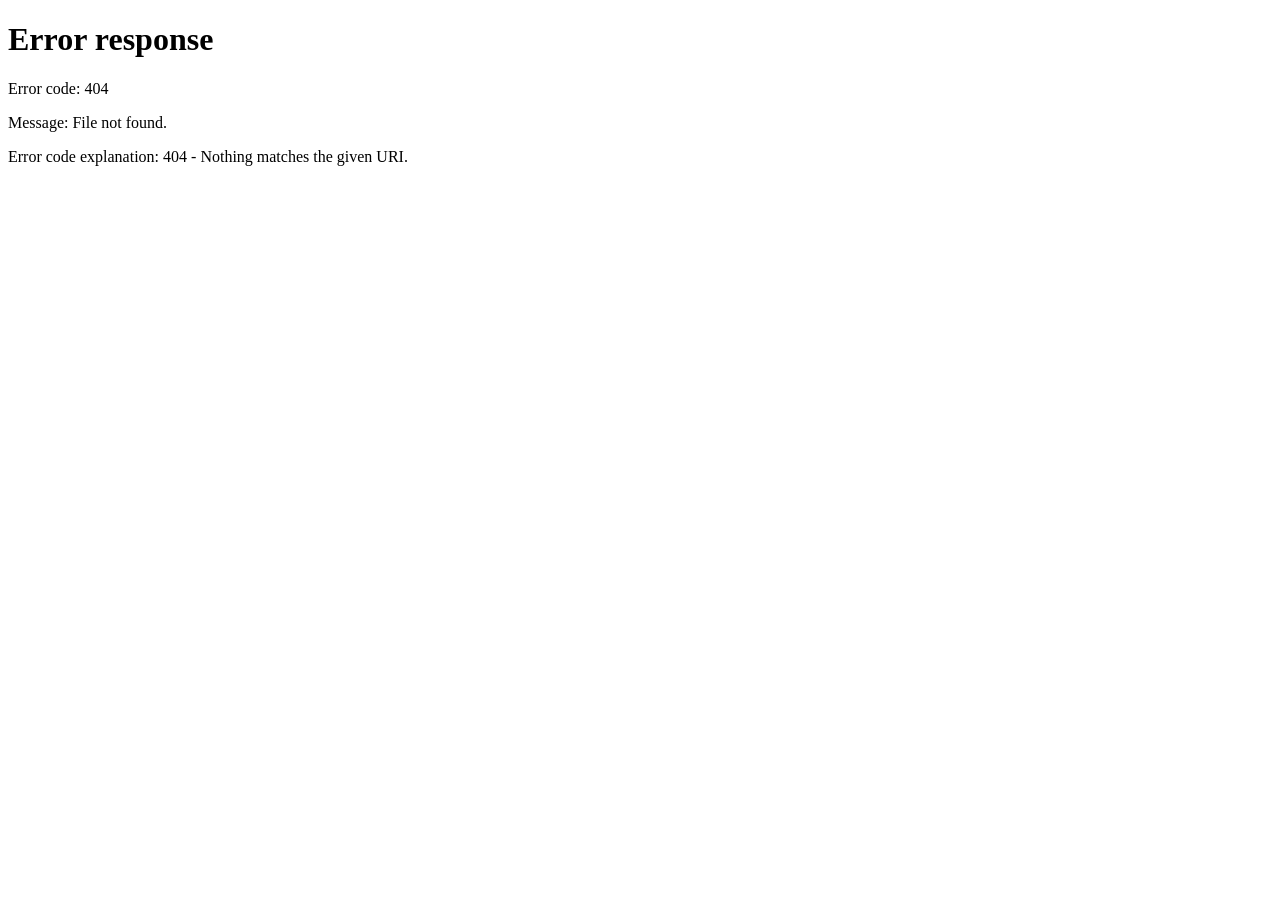
==== pages/bill-details.html @ e11fa5ca "add new bill creation page with form and layout" ====
<!DOCTYPE html>
<html lang="en">

<head>
    <meta http-equiv="refresh" content="0; url=review.html">
    <title>Bill details</title>
</head>

<body><a href="review.html">Open bill review</a></body>

</html>
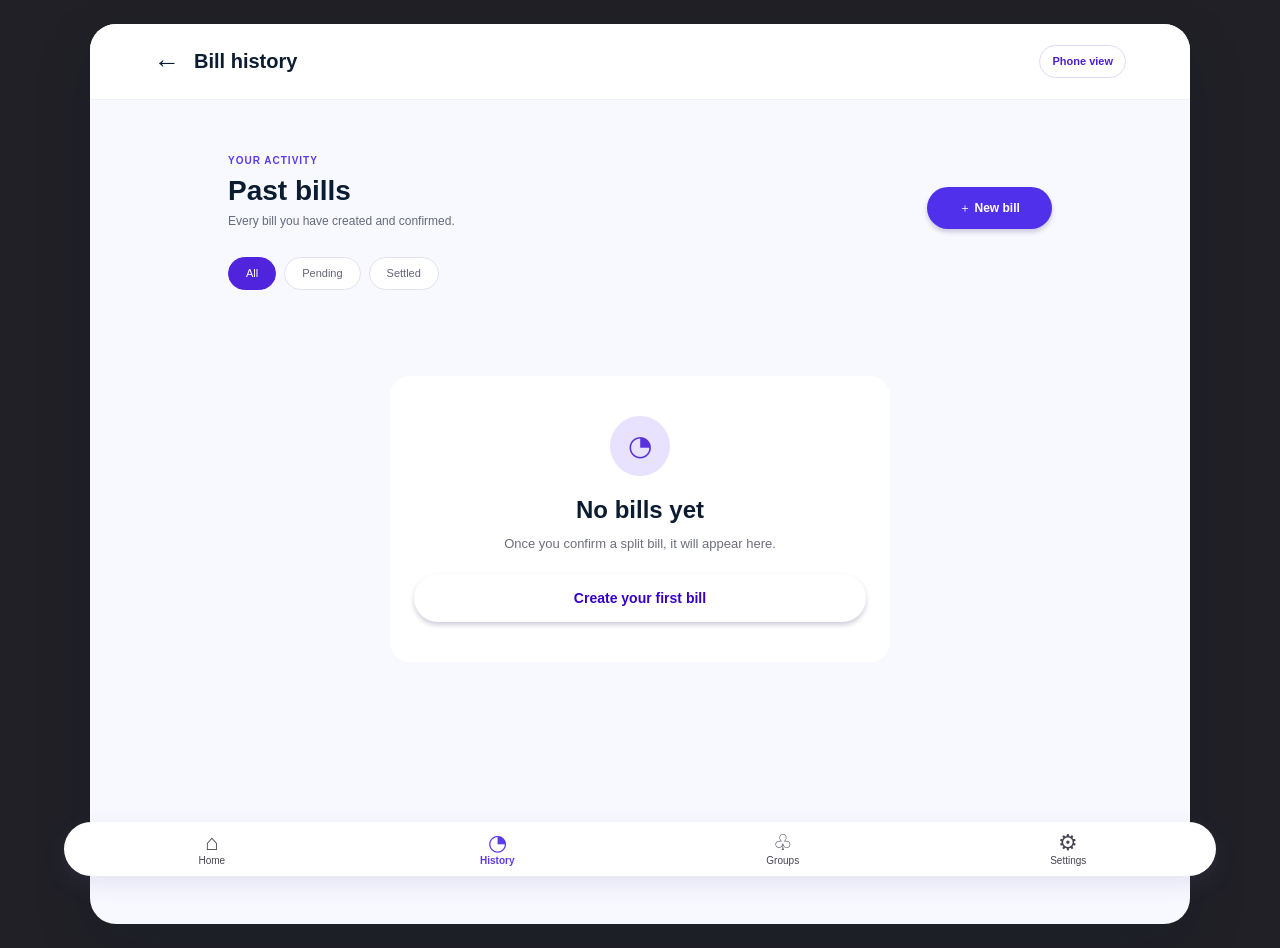
==== commit fb8953c9: "add history page and implement bill rendering functionality" ====
--- a/pages/bill-details.html
+++ b/pages/bill-details.html
@@ -1,11 +1 @@
-<!DOCTYPE html>
-<html lang="en">
-
-<head>
-    <meta http-equiv="refresh" content="0; url=review.html">
-    <title>Bill details</title>
-</head>
-
-<body><a href="review.html">Open bill review</a></body>
-
-</html>+<!doctype html><html lang="en"><head><meta charset="utf-8"><meta name="viewport" content="width=device-width,initial-scale=1"><title>History - SplitMate</title><link rel="stylesheet" href="../css/style.css"><link rel="stylesheet" href="../css/responsive.css"></head><body><main class="flow-shell history-shell"><header class="flow-header"><a class="back-link" href="../index.html">←</a><h1>Bill history</h1><button class="view-toggle" type="button" data-view-toggle>Phone view</button></header><section class="history-main"><div class="history-heading"><div><p class="dialog-kicker">YOUR ACTIVITY</p><h2>Past bills</h2><p>Every bill you have created and confirmed.</p></div><a class="primary-button history-add" href="new-bill.html">＋ New bill</a></div><div class="history-filters" role="group" aria-label="History filters"><button class="history-filter active" data-filter="all">All</button><button class="history-filter" data-filter="pending">Pending</button><button class="history-filter" data-filter="settled">Settled</button></div><div id="history-list" class="history-list"></div><div id="history-empty" class="history-empty" hidden><div class="empty-icon">◔</div><h2>No bills yet</h2><p>Once you confirm a split bill, it will appear here.</p><a class="primary-button" href="new-bill.html">Create your first bill</a></div></section><nav class="bottom-nav history-nav" aria-label="Main navigation"><a href="../index.html"><span>⌂ </span>Home</a><a class="active" href="bill-details.html"><span>◔ </span>History</a><a href="profile.html"><span>♧ </span>Groups</a><a href="profile.html"><span>⚙ </span>Settings</a></nav></main><script type="module" src="../js/history.js"></script><script src="../js/view-mode.js"></script></body></html>
--- a/css/style.css
+++ b/css/style.css
@@ -0,0 +1,661 @@
+:root {
+    font-family: "Manrope", sans-serif;
+    color: #0b1c30;
+    background: #202026;
+    line-height: 1.35;
+    font-synthesis: none
+}
+
+* {
+    box-sizing: border-box
+}
+
+body {
+    margin: 0;
+    min-width: 320px;
+    background: #202026
+}
+
+button,
+input {
+    font: inherit
+}
+
+button {
+    border: 0;
+    cursor: pointer
+}
+
+a {
+    color: inherit;
+    text-decoration: none
+}
+
+.app-shell {
+    width: min(100%, 390px);
+    min-height: 100vh;
+    margin: auto;
+    background: #f8f9ff;
+    position: relative;
+    box-shadow: 0 0 0 1px #eee;
+    overflow: hidden
+}
+
+.app-content {
+    padding: 64px 20px 112px
+}
+
+.greeting {
+    height: 74px;
+    padding: 8px 0 16px;
+    display: flex;
+    align-items: center;
+    justify-content: space-between
+}
+
+.eyebrow {
+    font-size: 14px;
+    color: #474556;
+    line-height: 20px
+}
+
+.eyebrow span {
+    font-size: 12px
+}
+
+.greeting h1 {
+    font-size: 22px;
+    letter-spacing: -.55px;
+    line-height: 28px;
+    margin: 2px 0 0;
+    font-weight: 800
+}
+
+.icon-button {
+    width: 40px;
+    height: 40px;
+    border-radius: 50%;
+    background: #eff4ff;
+    box-shadow: 0 1px 1px #0000000d;
+    display: grid;
+    place-items: center;
+    position: relative
+}
+
+.icon-button img {
+    width: 15px;
+    height: 19px
+}
+
+.notification-dot {
+    position: absolute;
+    right: 8px;
+    top: 8px;
+    width: 8px;
+    height: 8px;
+    background: #8455ef;
+    border-radius: 50%
+}
+
+.hero-card {
+    height: 221px;
+    border-radius: 24px;
+    padding: 24px;
+    position: relative;
+    overflow: hidden;
+    color: white;
+    background: linear-gradient(148deg, #4f2ee8 0%, #3700c9 50%, #6b38d4 100%);
+    box-shadow: 0 20px 25px -5px #4f2ee840, 0 8px 10px -6px #4f2ee840
+}
+
+.hero-card:before {
+    content: "";
+    position: absolute;
+    right: -32px;
+    top: -32px;
+    width: 176px;
+    height: 176px;
+    border-radius: 50%;
+    background: #e9ddff33;
+    filter: blur(20px)
+}
+
+.hero-card:after {
+    content: "";
+    position: absolute;
+    left: -48px;
+    bottom: -40px;
+    width: 144px;
+    height: 144px;
+    border-radius: 50%;
+    background: #4edea333;
+    filter: blur(12px)
+}
+
+.hero-receipt {
+    position: absolute;
+    right: -2px;
+    bottom: -26px;
+    width: 120px;
+    height: 150px;
+    opacity: .1;
+    transform: rotate(12deg)
+}
+
+.hero-content {
+    position: relative;
+    z-index: 1
+}
+
+.hero-kicker {
+    display: inline-flex;
+    align-items: center;
+    gap: 6px;
+    padding: 4px 12px;
+    border-radius: 20px;
+    background: #ffffff26;
+    backdrop-filter: blur(6px);
+    font-size: 10px;
+    letter-spacing: .8px;
+    color: #b9ffd9
+}
+
+.hero-kicker img {
+    width: 11px;
+    height: 13px
+}
+
+.hero-content h2 {
+    font-size: 20px;
+    margin: 8px 0 2px;
+    line-height: 28px
+}
+
+.hero-content p {
+    font-size: 13px;
+    color: #ded7ff;
+    margin: 0;
+    line-height: 17px
+}
+
+.primary-button {
+    height: 48px;
+    border-radius: 999px;
+    background: #fff;
+    color: #3700c9;
+    font-weight: 700;
+    font-size: 14px;
+    width: 100%;
+    box-shadow: 0 3px 5px #12004b33;
+    display: flex;
+    align-items: center;
+    justify-content: center
+}
+
+.hero-content .primary-button {
+    margin-top: 16px
+}
+
+.plus {
+    font-size: 21px;
+    vertical-align: -1px;
+    margin-right: 4px
+}
+
+.quick-actions {
+    display: grid;
+    grid-template-columns: 1fr 1fr;
+    gap: 14px;
+    margin-top: 14px
+}
+
+.action-card {
+    height: 126px;
+    background: #fff;
+    border-radius: 15px;
+    text-align: left;
+    padding: 16px;
+    position: relative;
+    box-shadow: 0 1px 2px #0b1c3008
+}
+
+.action-icon {
+    display: grid;
+    place-items: center;
+    width: 44px;
+    height: 44px;
+    border-radius: 12px
+}
+
+.action-icon img {
+    max-width: 22px;
+    max-height: 22px
+}
+
+.scan-icon {
+    background: #e4ddff
+}
+
+.manual-icon {
+    background: #62edbf
+}
+
+.action-arrow {
+    position: absolute;
+    right: 13px;
+    top: 28px;
+    color: #b6b5c6;
+    font-size: 22px
+}
+
+.action-card strong {
+    display: block;
+    font-size: 14px;
+    margin-top: 28px
+}
+
+.action-card small {
+    display: block;
+    color: #6c6c7d;
+    font-size: 11px;
+    margin-top: 2px
+}
+
+.balance-card {
+    height: 72px;
+    border-radius: 16px;
+    background: #fff;
+    margin-top: 16px;
+    display: flex;
+    align-items: center;
+    padding: 16px;
+    gap: 10px;
+    position: relative;
+    overflow: hidden;
+    box-shadow: 0 1px 2px #0b1c3008
+}
+
+.balance-card:before {
+    content: "";
+    position: absolute;
+    left: 0;
+    top: 0;
+    bottom: 0;
+    width: 6px;
+    background: #006443
+}
+
+.balance-mark {
+    width: 34px;
+    height: 34px;
+    border-radius: 50%;
+    background: #e7f0ff;
+    display: grid;
+    place-items: center
+}
+
+.balance-mark img {
+    width: 18px
+}
+
+.balance-copy {
+    display: flex;
+    flex-direction: column;
+    flex: 1
+}
+
+.balance-copy small {
+    font-size: 9px;
+    letter-spacing: .5px;
+    color: #6b6b7a;
+    font-weight: 700
+}
+
+.balance-copy strong {
+    font-size: 13px;
+    color: #006443
+}
+
+.settle-button {
+    background: #006443;
+    color: white;
+    border-radius: 999px;
+    padding: 8px 12px;
+    font-size: 11px;
+    font-weight: 800;
+    white-space: nowrap
+}
+
+.settle-button span {
+    font-size: 14px
+}
+
+.friends-section {
+    padding-top: 20px
+}
+
+.section-heading {
+    display: flex;
+    justify-content: space-between;
+    align-items: center;
+    margin-bottom: 10px
+}
+
+.section-heading strong {
+    font-size: 13px
+}
+
+.section-heading button {
+    background: none;
+    color: #3700c9;
+    font-size: 11px;
+    font-weight: 700;
+    padding: 0
+}
+
+.friends-row {
+    display: flex;
+    gap: 12px;
+    overflow: auto;
+    padding-bottom: 3px
+}
+
+.friend {
+    background: none;
+    display: flex;
+    flex-direction: column;
+    align-items: center;
+    gap: 4px;
+    min-width: 48px;
+    color: #0b1c30
+}
+
+.friend span {
+    width: 48px;
+    height: 48px;
+    border-radius: 50%;
+    position: relative;
+    display: grid;
+    place-items: center;
+    background: #e9effd;
+    overflow: hidden
+}
+
+.friend img {
+    width: 100%;
+    height: 100%;
+    object-fit: cover
+}
+
+.friend i {
+    position: absolute;
+    right: 0;
+    bottom: 0;
+    width: 14px;
+    height: 14px;
+    border-radius: 50%;
+    background: #006443;
+    border: 2px solid white
+}
+
+.friend b {
+    font-size: 11px
+}
+
+.add-friend span {
+    font-size: 22px;
+    color: #3700c9
+}
+
+.recent-section {
+    padding-top: 18px
+}
+
+.bill-list {
+    display: grid;
+    gap: 10px
+}
+
+.bill-card {
+    height: 77px;
+    background: white;
+    border-radius: 15px;
+    padding: 12px;
+    display: flex;
+    align-items: center;
+    gap: 10px;
+    box-shadow: 0 1px 2px #0b1c3008
+}
+
+.bill-icon {
+    width: 38px;
+    height: 38px;
+    border-radius: 11px;
+    background: #e7edff;
+    display: grid;
+    place-items: center;
+    font-size: 18px;
+    color: #5c40e7
+}
+
+.bill-info {
+    min-width: 0;
+    flex: 1
+}
+
+.bill-info strong {
+    display: block;
+    font-size: 14px;
+    white-space: nowrap;
+    overflow: hidden;
+    text-overflow: ellipsis
+}
+
+.bill-info small {
+    display: block;
+    color: #6c6c7d;
+    font-size: 11px;
+    margin-top: 2px
+}
+
+.bill-tag {
+    display: inline-block;
+    background: #e5ddff;
+    color: #3700c9;
+    padding: 2px 7px;
+    border-radius: 5px;
+    font-size: 9px;
+    font-weight: 700;
+    margin-top: 3px
+}
+
+.bill-card:nth-child(3) .bill-tag {
+    background: #b5f4d9;
+    color: #006443
+}
+
+.bill-amount {
+    text-align: right;
+    white-space: nowrap
+}
+
+.bill-amount strong {
+    font-size: 14px
+}
+
+.bill-amount small {
+    display: block;
+    color: #006443;
+    font-size: 10px
+}
+
+.pending {
+    color: #8455ef !important
+}
+
+.bottom-nav {
+    position: absolute;
+    left: 20px;
+    right: 20px;
+    bottom: 8px;
+    height: 54px;
+    background: #fff;
+    border-radius: 28px;
+    box-shadow: 0 8px 22px #7164b526;
+    display: flex;
+    justify-content: space-around;
+    padding: 5px
+}
+
+.bottom-nav button {
+    background: none;
+    color: #454454;
+    font-size: 10px;
+    display: flex;
+    flex-direction: column;
+    align-items: center;
+    gap: 0;
+    min-width: 55px
+}
+
+.bottom-nav button span {
+    font-size: 22px;
+    line-height: 23px
+}
+
+.bottom-nav button.active {
+    color: #5d3bea;
+    font-weight: 700
+}
+
+.bottom-nav a {
+    background: none;
+    color: #454454;
+    font-size: 10px;
+    display: flex;
+    flex-direction: column;
+    align-items: center;
+    justify-content: center;
+    gap: 0;
+    min-width: 55px
+}
+
+.bottom-nav a span {
+    font-size: 22px;
+    line-height: 23px
+}
+
+.bottom-nav a.active {
+    color: #5d3bea;
+    font-weight: 700
+}
+
+.view-toggle {
+    border: 1px solid #ddd9f5;
+    border-radius: 999px;
+    background: #fff;
+    color: #4b21d1;
+    font-size: 11px;
+    font-weight: 700;
+    padding: 8px 12px;
+    white-space: nowrap
+}
+
+.flow-header .view-toggle {
+    margin-left: auto
+}
+
+dialog {
+    border: 0;
+    border-radius: 24px;
+    padding: 0;
+    background: #fff;
+    color: #0b1c30;
+    width: min(350px, calc(100% - 32px));
+    box-shadow: 0 20px 50px #0b1c3066
+}
+
+dialog::backdrop {
+    background: #0b1c3080;
+    backdrop-filter: blur(3px)
+}
+
+#bill-form {
+    padding: 26px;
+    position: relative
+}
+
+.close-button {
+    position: absolute;
+    right: 18px;
+    top: 14px;
+    background: none;
+    font-size: 28px;
+    color: #777
+}
+
+#bill-form h2 {
+    margin: 3px 0 20px;
+    font-size: 22px
+}
+
+.dialog-kicker {
+    font-size: 10px;
+    letter-spacing: 1px;
+    color: #5d3bea;
+    font-weight: 800;
+    margin: 0
+}
+
+label {
+    font-size: 12px;
+    font-weight: 700;
+    display: block;
+    margin-top: 14px
+}
+
+input {
+    display: block;
+    width: 100%;
+    border: 1px solid #e0e1ec;
+    border-radius: 10px;
+    padding: 12px;
+    margin-top: 6px;
+    color: #0b1c30;
+    outline: none
+}
+
+input:focus {
+    border-color: #5d3bea
+}
+
+#bill-form .primary-button {
+    margin-top: 22px;
+    background: #3700c9;
+    color: #fff
+}
+
+#toast {
+    position: fixed;
+    left: 50%;
+    bottom: 78px;
+    transform: translate(-50%, 20px);
+    background: #0b1c30;
+    color: #fff;
+    padding: 11px 16px;
+    border-radius: 999px;
+    font-size: 12px;
+    opacity: 0;
+    pointer-events: none;
+    transition: .25s;
+    z-index: 4
+}
+
+#toast.show {
+    opacity: 1;
+    transform: translate(-50%, 0)
+}
+
+.flow-shell{width:min(100%,390px);min-height:100vh;margin:auto;background:#f8f9ff;color:#0b1c30}.flow-main{padding:0 21px 94px}.flow-header{height:64px;background:#fff;display:flex;align-items:center;gap:14px;padding:0 22px;border-bottom:1px solid #eef0f8}.flow-header h1{font-size:16px;margin:0}.back-link{font-size:26px;line-height:1}.profile-mini{width:28px;height:28px;border-radius:50%;object-fit:cover;margin-left:auto}.stepper{background:#fff;border-radius:13px;margin:0 0 14px;padding:14px 12px 11px;display:flex;justify-content:space-between}.step{font-size:11px;text-align:center;color:#626477;position:relative;flex:1}.step:before{content:"";display:block;width:25px;height:25px;border-radius:50%;margin:0 auto 5px;background:#e4eafa;line-height:25px}.step:nth-child(1):before{content:"1"}.step:nth-child(2):before{content:"2"}.step:nth-child(3):before{content:"3"}.step:nth-child(4):before{content:"4"}.step.active{color:#4b21d1;font-weight:700}.step.active:before{background:#4f24dc;color:#fff}.step:not(:last-child):after{content:"";position:absolute;top:12px;left:63%;right:-37%;height:2px;background:#dbe2f4}.flow-title{font-size:19px;margin:18px 0 3px}.flow-subtitle{font-size:11px;color:#606275;margin:0 0 15px}.amount-panel{background:#eef2ff;border-radius:15px;padding:22px 14px 20px;text-align:center}.amount-label{display:inline-block;background:#e4ddff;color:#3816bd;border-radius:16px;padding:4px 10px;font-size:10px;font-weight:700}.amount-value{font-size:28px;font-weight:800;margin:8px 0}.amount-value span{color:#7540f2}.bill-name-input{border:0;background:#e4edff;border-radius:20px;padding:8px 15px;text-align:center;font-size:12px;width:190px}.category-row{display:flex;gap:8px;overflow:auto;padding-bottom:2px}.category{border:0;border-radius:20px;background:#fff;padding:8px 13px;white-space:nowrap;font-size:12px}.category.active{background:#420bc9;color:white}.tax-card,.people-card,.review-card{background:#fff;border-radius:14px;padding:13px;margin-top:16px;box-shadow:0 1px 2px #0b1c3008}.tax-row{display:flex;justify-content:space-between;margin:12px 0;font-size:12px}.tax-total{background:#edf2ff;padding:9px;border-radius:8px;display:flex;justify-content:space-between;font-weight:700;font-size:12px}.keypad{background:#fff;border-radius:14px;padding:12px;display:grid;grid-template-columns:repeat(3,1fr);gap:7px;margin-top:15px}.keypad button{height:50px;border-radius:10px;background:#eff3ff;font-size:15px;font-weight:700}.flow-footer{position:fixed;bottom:0;width:min(100%,390px);padding:11px 21px;background:#fff;display:flex;gap:10px;align-items:center}.flow-footer .primary-button{background:#5130ec;color:#fff}.footer-total{font-size:11px;font-weight:700;min-width:52px}.footer-total strong{font-size:15px;display:block}.method-grid{display:grid;grid-template-columns:1fr 1fr;gap:8px}.method{background:#fff;border-radius:12px;padding:14px 12px;text-align:left;min-height:78px}.method.active{background:#4d25e8;color:white}.method strong{display:block;font-size:13px;margin-top:8px}.method small{font-size:10px;opacity:.75}.participant{background:#fff;border-radius:11px;padding:10px;display:flex;align-items:center;gap:9px;margin-top:7px}.avatar{width:34px;height:34px;border-radius:50%;display:grid;place-items:center;background:#e8e0ff;color:#4b21d1;font-size:11px}.participant-info{flex:1}.participant-info strong,.participant-info small{display:block}.participant-info strong{font-size:12px}.participant-info small{font-size:10px;color:#6f7180}.share{font-weight:700;font-size:13px}.success-card{background:#c8fae9;color:#006443;padding:12px;border-radius:10px;font-size:11px;margin-top:15px}.review-receipt{background:#fff;padding:20px 12px;margin-top:8px}.review-receipt h2{text-align:center;color:#271368;font-size:15px}.receipt-divider{border-top:1px dashed #c9c5db;margin:13px 0}.receipt-total{display:flex;justify-content:space-between;font-weight:800;font-size:18px}.share-grid{display:grid;grid-template-columns:repeat(4,1fr);gap:8px;margin:10px 0 18px}.share-option{background:#edf0ff;border-radius:50%;width:42px;height:42px;margin:auto;display:grid;place-items:center;font-size:11px}.share-grid small{display:block;text-align:center;font-size:9px;margin-top:4px}.outline-button{width:100%;height:42px;border-radius:9px;background:#edf0ff;color:#4c4b61;font-size:12px}
+.remove-person{background:none;color:#777;font-size:20px}.share-area{display:flex;align-items:center;gap:5px;flex-direction:column}.allocation-input{width:72px;padding:5px 7px;margin:0;border:1px solid #ddd9f5;border-radius:6px;font-size:11px}.share-choice{border:0;background:none;padding:0;color:inherit}.share-choice small{display:block}
+.history-main{padding:32px 21px 110px}.history-heading{display:flex;align-items:end;justify-content:space-between;gap:20px}.history-heading h2{font-size:28px;margin:4px 0}.history-heading p:not(.dialog-kicker){color:#66697a;font-size:12px;margin:0}.history-add{width:auto;min-width:125px;height:42px;background:#5130ec;color:#fff;font-size:12px}.history-filters{display:flex;gap:8px;margin:28px 0 16px}.history-filter{border:1px solid #e0e2ef;background:#fff;color:#626477;border-radius:999px;padding:8px 17px;font-size:11px}.history-filter.active{background:#4f24dc;color:#fff;border-color:#4f24dc}.history-list{display:grid;gap:10px}.history-card{background:#fff;border-radius:15px;padding:16px;display:flex;align-items:center;gap:12px;box-shadow:0 1px 2px #0b1c3008}.history-icon{width:44px;height:44px;border-radius:13px;background:#e7edff;display:grid;place-items:center;font-size:20px}.history-card-main{flex:1;min-width:0}.history-card-top{display:flex;align-items:center;gap:10px;justify-content:space-between}.history-card h3{font-size:14px;margin:0;white-space:nowrap;overflow:hidden;text-overflow:ellipsis}.history-card-top strong{font-size:14px;white-space:nowrap}.history-card p{font-size:11px;color:#737586;margin:4px 0 7px}.history-status{font-size:10px;font-weight:700;padding:5px 8px;border-radius:8px}.history-status.settled{background:#c9f7e6;color:#006443}.history-status.pending{background:#eee7ff;color:#5d36c8}.history-empty,.coming-soon{max-width:500px;margin:70px auto 0;text-align:center;background:#fff;border-radius:20px;padding:40px 24px}.empty-icon{width:60px;height:60px;margin:0 auto 18px;border-radius:50%;background:#e9e2ff;color:#5932db;display:grid;place-items:center;font-size:28px}.history-empty h2,.coming-soon h2{margin:0 0 8px}.history-empty p,.coming-soon p{font-size:13px;color:#6d6f7e;margin:0 auto 22px}.coming-soon{margin-top:120px}.coming-soon .primary-button{max-width:240px;margin:auto}
--- a/css/responsive.css
+++ b/css/responsive.css
@@ -0,0 +1,389 @@
+@media (min-width:600px) {
+    .app-shell {
+        width: min(1180px, calc(100% - 48px));
+        margin: 24px auto;
+        border-radius: 26px;
+        min-height: calc(100vh - 48px);
+        overflow: hidden
+    }
+
+    .app-content {
+        min-height: calc(100vh - 48px);
+        padding: 56px clamp(32px, 5vw, 72px) 128px
+    }
+
+    .bottom-nav {
+        left: clamp(32px, 5vw, 72px);
+        right: clamp(32px, 5vw, 72px);
+        bottom: 24px
+    }
+
+    .greeting {
+        height: 82px
+    }
+
+    .greeting h1 {
+        font-size: 30px;
+        line-height: 36px
+    }
+
+    .hero-card {
+        height: 260px;
+        padding: 32px
+    }
+
+    .hero-content {
+        max-width: 520px
+    }
+
+    .hero-content h2 {
+        font-size: 28px;
+        line-height: 36px;
+        margin-top: 14px
+    }
+
+    .hero-content p {
+        font-size: 15px;
+        line-height: 22px
+    }
+
+    .hero-content .primary-button {
+        width: 260px
+    }
+
+    .quick-actions {
+        grid-template-columns: repeat(2, minmax(0, 1fr));
+        gap: 20px;
+        margin-top: 20px
+    }
+
+    .action-card {
+        height: 150px;
+        padding: 22px
+    }
+
+    .action-card strong {
+        margin-top: 38px;
+        font-size: 16px
+    }
+
+    .action-card small {
+        font-size: 12px
+    }
+
+    .balance-card {
+        margin-top: 20px;
+        height: 84px;
+        padding: 20px
+    }
+
+    .friends-section,
+    .recent-section {
+        padding-top: 28px
+    }
+
+    .section-heading strong {
+        font-size: 16px
+    }
+
+    .bill-list {
+        grid-template-columns: repeat(3, minmax(0, 1fr))
+    }
+
+    .bill-card {
+        min-height: 116px;
+        height: auto;
+        align-items: flex-start;
+        flex-wrap: wrap
+    }
+
+    .bill-info {
+        min-width: calc(100% - 50px)
+    }
+
+    .bill-amount {
+        margin-left: 48px;
+        text-align: left
+    }
+
+    .flow-shell {
+        width: min(100%, 1100px);
+        min-height: 100vh;
+        margin: 24px auto;
+        border-radius: 26px;
+        overflow: hidden;
+        box-shadow: 0 18px 60px #0b1c3020
+    }
+
+    .flow-header {
+        padding: 0 clamp(28px, 5vw, 72px);
+        height: 76px
+    }
+
+    .flow-header h1 {
+        font-size: 20px
+    }
+
+    .flow-main {
+        max-width: 980px;
+        margin: 0 auto;
+        padding: 30px clamp(28px, 5vw, 72px) 120px
+    }
+
+    .stepper {
+        max-width: 720px;
+        margin: 0 auto 30px
+    }
+
+    .flow-title {
+        font-size: 30px
+    }
+
+    .flow-subtitle {
+        font-size: 13px
+    }
+
+    .amount-panel {
+        max-width: 760px;
+        margin: 24px auto
+    }
+
+    .amount-value {
+        font-size: 42px
+    }
+
+    .category-row {
+        justify-content: center
+    }
+
+    .tax-card {
+        max-width: 760px;
+        margin: 24px auto
+    }
+
+    .keypad {
+        max-width: 520px;
+        margin: 24px auto
+    }
+
+    .method-grid {
+        max-width: 760px;
+        margin: 24px auto
+    }
+
+    .people-heading,
+    #participants,
+    .add-person-button,
+    .success-card {
+        max-width: 760px;
+        margin-left: auto;
+        margin-right: auto
+    }
+
+    .review-card,
+    .review-receipt {
+        max-width: 760px;
+        margin-left: auto;
+        margin-right: auto
+    }
+
+    .flow-footer {
+        position: static;
+        width: 100%;
+        max-width: 760px;
+        margin: 18px auto 0;
+        border-radius: 14px;
+        justify-content: flex-end
+    }
+
+    .flow-footer .primary-button {
+        max-width: 360px
+    }
+
+    .history-main {
+        max-width: 920px;
+        margin: 0 auto;
+        padding: 54px 48px 130px
+    }
+
+    .history-list {
+        grid-template-columns: repeat(2, minmax(0, 1fr))
+    }
+
+    .history-card {
+        min-height: 112px
+    }
+
+    .phone-mode .history-main {
+        padding: 32px 21px 110px
+    }
+
+    .phone-mode .history-list {
+        grid-template-columns: 1fr
+    }
+}
+
+@media (max-width:360px) {
+    .app-content {
+        padding-left: 16px;
+        padding-right: 16px
+    }
+}
+
+@media (min-width:600px) {
+        .phone-mode .app-shell,
+        .phone-mode .flow-shell {
+            width: 390px;
+            min-height: 1189px;
+            margin: 24px auto;
+            border-radius: 26px
+        }
+
+        .phone-mode .app-content {
+            min-height: 1189px;
+            padding: 64px 20px 112px
+        }
+
+        .phone-mode .bottom-nav {
+            left: 20px;
+            right: 20px;
+            bottom: 8px
+        }
+
+        .phone-mode .greeting {
+            height: 74px
+        }
+
+        .phone-mode .greeting h1 {
+            font-size: 22px;
+            line-height: 28px
+        }
+
+        .phone-mode .hero-card {
+            height: 221px;
+            padding: 24px
+        }
+
+        .phone-mode .hero-content h2 {
+            font-size: 20px;
+            line-height: 28px;
+            margin-top: 8px
+        }
+
+        .phone-mode .hero-content p {
+            font-size: 13px;
+            line-height: 17px
+        }
+
+        .phone-mode .hero-content .primary-button {
+            width: 100%
+        }
+
+        .phone-mode .quick-actions {
+            gap: 14px;
+            margin-top: 14px
+        }
+
+        .phone-mode .action-card {
+            height: 126px;
+            padding: 16px
+        }
+
+        .phone-mode .action-card strong {
+            margin-top: 28px;
+            font-size: 14px
+        }
+
+        .phone-mode .action-card small {
+            font-size: 11px
+        }
+
+        .phone-mode .balance-card {
+            margin-top: 16px;
+            height: 72px;
+            padding: 16px
+        }
+
+        .phone-mode .friends-section,
+        .phone-mode .recent-section {
+            padding-top: 20px
+        }
+
+        .phone-mode .section-heading strong {
+            font-size: 13px
+        }
+
+        .phone-mode .bill-list {
+            grid-template-columns: 1fr
+        }
+
+        .phone-mode .bill-card {
+            min-height: 77px;
+            height: 77px;
+            align-items: center;
+            flex-wrap: nowrap
+        }
+
+        .phone-mode .bill-info {
+            min-width: 0
+        }
+
+        .phone-mode .bill-amount {
+            margin-left: 0;
+            text-align: right
+        }
+
+        .phone-mode .flow-header {
+            height: 64px;
+            padding: 0 22px
+        }
+
+        .phone-mode .flow-header h1 {
+            font-size: 16px
+        }
+
+        .phone-mode .flow-main {
+            max-width: none;
+            padding: 0 21px 94px
+        }
+
+        .phone-mode .flow-title {
+            font-size: 19px
+        }
+
+        .phone-mode .flow-subtitle {
+            font-size: 11px
+        }
+
+        .phone-mode .amount-panel,
+        .phone-mode .tax-card,
+        .phone-mode .review-card,
+        .phone-mode .review-receipt {
+            max-width: none;
+            margin-left: 0;
+            margin-right: 0
+        }
+
+        .phone-mode .flow-footer {
+            position: fixed;
+            width: 390px;
+            max-width: 390px;
+            margin: 0;
+            border-radius: 0;
+            justify-content: initial
+        }
+}
+
+@media (max-width:360px) {
+    .quick-actions {
+        gap: 8px
+    }
+
+    .action-card {
+        padding: 13px
+    }
+
+    .settle-button {
+        padding-inline: 9px
+    }
+}
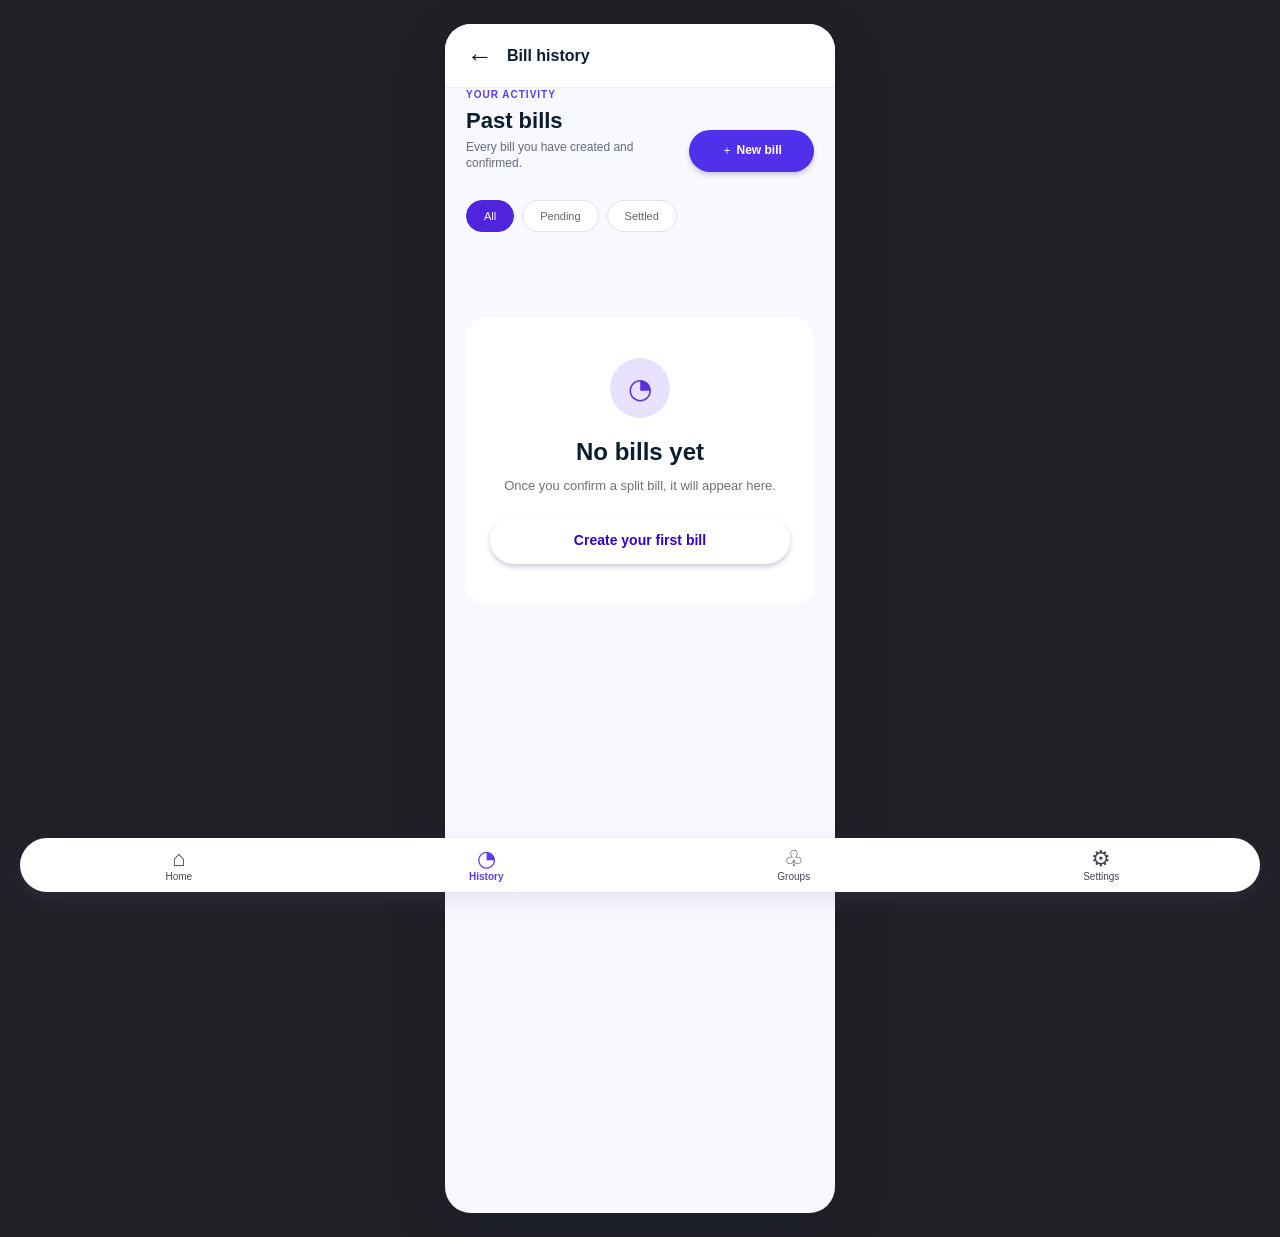
==== commit 137a2270: "remove view toggle functionality and related styles for improved layout consistency" ====
--- a/pages/bill-details.html
+++ b/pages/bill-details.html
@@ -1 +1 @@
-<!doctype html><html lang="en"><head><meta charset="utf-8"><meta name="viewport" content="width=device-width,initial-scale=1"><title>History - SplitMate</title><link rel="stylesheet" href="../css/style.css"><link rel="stylesheet" href="../css/responsive.css"></head><body><main class="flow-shell history-shell"><header class="flow-header"><a class="back-link" href="../index.html">←</a><h1>Bill history</h1><button class="view-toggle" type="button" data-view-toggle>Phone view</button></header><section class="history-main"><div class="history-heading"><div><p class="dialog-kicker">YOUR ACTIVITY</p><h2>Past bills</h2><p>Every bill you have created and confirmed.</p></div><a class="primary-button history-add" href="new-bill.html">＋ New bill</a></div><div class="history-filters" role="group" aria-label="History filters"><button class="history-filter active" data-filter="all">All</button><button class="history-filter" data-filter="pending">Pending</button><button class="history-filter" data-filter="settled">Settled</button></div><div id="history-list" class="history-list"></div><div id="history-empty" class="history-empty" hidden><div class="empty-icon">◔</div><h2>No bills yet</h2><p>Once you confirm a split bill, it will appear here.</p><a class="primary-button" href="new-bill.html">Create your first bill</a></div></section><nav class="bottom-nav history-nav" aria-label="Main navigation"><a href="../index.html"><span>⌂ </span>Home</a><a class="active" href="bill-details.html"><span>◔ </span>History</a><a href="profile.html"><span>♧ </span>Groups</a><a href="profile.html"><span>⚙ </span>Settings</a></nav></main><script type="module" src="../js/history.js"></script><script src="../js/view-mode.js"></script></body></html>
+<!doctype html><html lang="en"><head><meta charset="utf-8"><meta name="viewport" content="width=device-width,initial-scale=1"><title>History - SplitMate</title><link rel="stylesheet" href="../css/style.css"><link rel="stylesheet" href="../css/responsive.css"></head><body><main class="flow-shell history-shell"><header class="flow-header"><a class="back-link" href="../index.html">←</a><h1>Bill history</h1></header><section class="history-main"><div class="history-heading"><div><p class="dialog-kicker">YOUR ACTIVITY</p><h2>Past bills</h2><p>Every bill you have created and confirmed.</p></div><a class="primary-button history-add" href="new-bill.html">＋ New bill</a></div><div class="history-filters" role="group" aria-label="History filters"><button class="history-filter active" data-filter="all">All</button><button class="history-filter" data-filter="pending">Pending</button><button class="history-filter" data-filter="settled">Settled</button></div><div id="history-list" class="history-list"></div><div id="history-empty" class="history-empty" hidden><div class="empty-icon">◔</div><h2>No bills yet</h2><p>Once you confirm a split bill, it will appear here.</p><a class="primary-button" href="new-bill.html">Create your first bill</a></div></section><nav class="bottom-nav history-nav" aria-label="Main navigation"><a href="../index.html"><span>⌂ </span>Home</a><a class="active" href="bill-details.html"><span>◔ </span>History</a><a href="profile.html"><span>♧ </span>Groups</a><a href="profile.html"><span>⚙ </span>Settings</a></nav></main><script type="module" src="../js/history.js"></script></body></html>
--- a/css/style.css
+++ b/css/style.css
@@ -548,21 +548,6 @@
 .bottom-nav a.active {
     color: #5d3bea;
     font-weight: 700
-}
-
-.view-toggle {
-    border: 1px solid #ddd9f5;
-    border-radius: 999px;
-    background: #fff;
-    color: #4b21d1;
-    font-size: 11px;
-    font-weight: 700;
-    padding: 8px 12px;
-    white-space: nowrap
-}
-
-.flow-header .view-toggle {
-    margin-left: auto
 }
 
 dialog {
--- a/css/responsive.css
+++ b/css/responsive.css
@@ -386,4 +386,155 @@
     .settle-button {
         padding-inline: 9px
     }
+}
+
+/* Keep the Figma phone canvas on every screen size. */
+@media (min-width:600px) {
+    .app-shell,
+    .flow-shell {
+        width: 390px;
+        min-height: 1189px;
+        margin: 24px auto;
+        border-radius: 26px
+    }
+
+    .app-content {
+        min-height: 1189px;
+        padding: 64px 20px 112px
+    }
+
+    .bottom-nav {
+        left: 20px;
+        right: 20px;
+        bottom: 8px
+    }
+
+    .greeting {
+        height: 74px
+    }
+
+    .greeting h1 {
+        font-size: 22px;
+        line-height: 28px
+    }
+
+    .hero-card {
+        height: 221px;
+        padding: 24px
+    }
+
+    .hero-content h2 {
+        font-size: 20px;
+        line-height: 28px;
+        margin-top: 8px
+    }
+
+    .hero-content p {
+        font-size: 13px;
+        line-height: 17px
+    }
+
+    .hero-content .primary-button {
+        width: 100%
+    }
+
+    .quick-actions {
+        gap: 14px;
+        margin-top: 14px
+    }
+
+    .action-card {
+        height: 126px;
+        padding: 16px
+    }
+
+    .action-card strong {
+        margin-top: 28px;
+        font-size: 14px
+    }
+
+    .action-card small {
+        font-size: 11px
+    }
+
+    .balance-card {
+        margin-top: 16px;
+        height: 72px;
+        padding: 16px
+    }
+
+    .friends-section,
+    .recent-section {
+        padding-top: 20px
+    }
+
+    .section-heading strong {
+        font-size: 13px
+    }
+
+    .bill-list,
+    .history-list {
+        grid-template-columns: 1fr
+    }
+
+    .bill-card {
+        min-height: 77px;
+        height: 77px;
+        align-items: center;
+        flex-wrap: nowrap
+    }
+
+    .bill-info {
+        min-width: 0
+    }
+
+    .bill-amount {
+        margin-left: 0;
+        text-align: right
+    }
+
+    .flow-header {
+        height: 64px;
+        padding: 0 22px
+    }
+
+    .flow-header h1 {
+        font-size: 16px
+    }
+
+    .flow-main,
+    .history-main {
+        max-width: none;
+        padding: 0 21px 110px
+    }
+
+    .flow-title {
+        font-size: 19px
+    }
+
+    .flow-subtitle {
+        font-size: 11px
+    }
+
+    .amount-panel,
+    .tax-card,
+    .review-card,
+    .review-receipt {
+        max-width: none;
+        margin-left: 0;
+        margin-right: 0
+    }
+
+    .flow-footer {
+        position: fixed;
+        width: 390px;
+        max-width: 390px;
+        margin: 0;
+        border-radius: 0;
+        justify-content: initial
+    }
+
+    .history-heading h2 {
+        font-size: 22px
+    }
 }
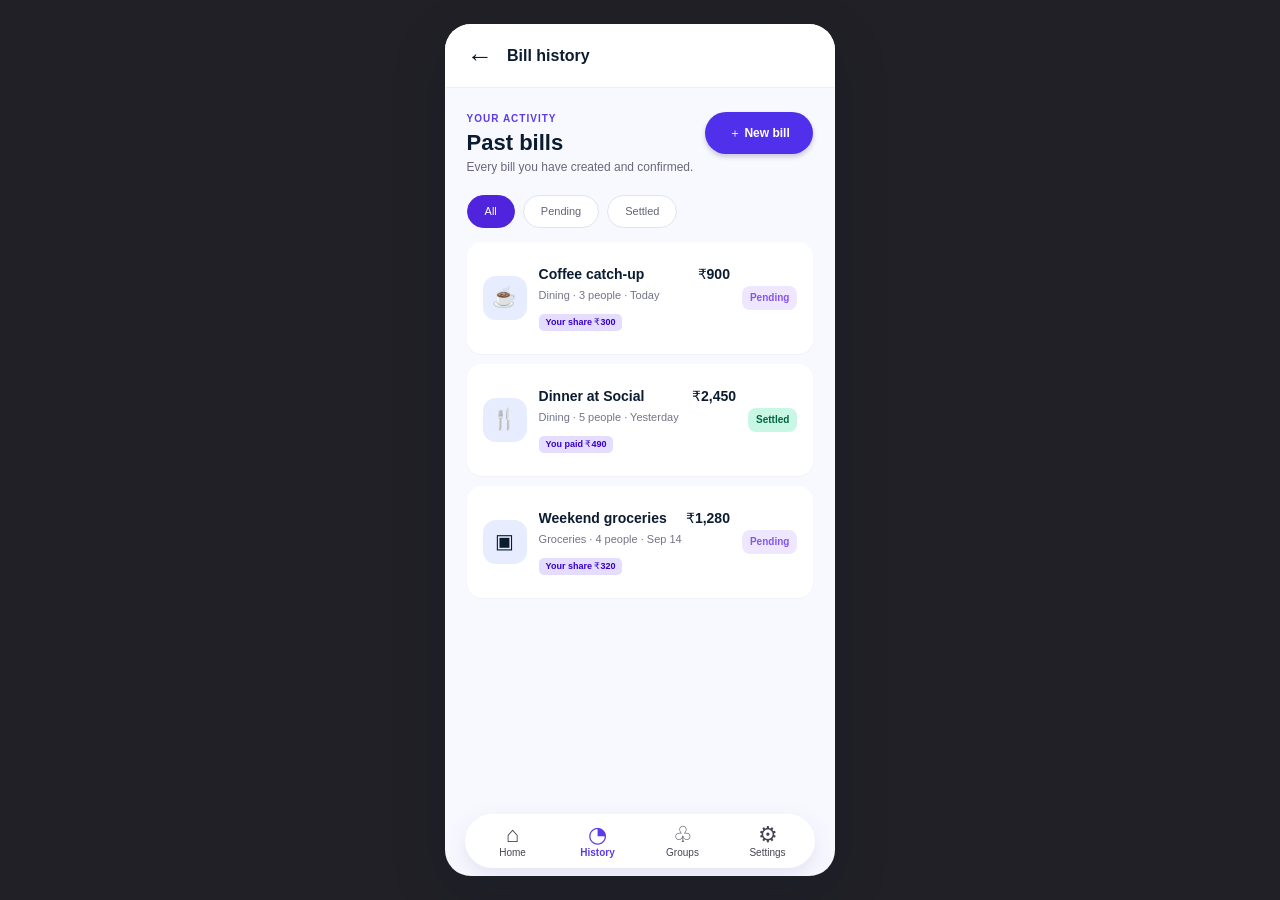
==== commit e8ab62c6: "implement responsive navigation and update history page layout" ====
--- a/pages/bill-details.html
+++ b/pages/bill-details.html
@@ -1 +1,52 @@
-<!doctype html><html lang="en"><head><meta charset="utf-8"><meta name="viewport" content="width=device-width,initial-scale=1"><title>History - SplitMate</title><link rel="stylesheet" href="../css/style.css"><link rel="stylesheet" href="../css/responsive.css"></head><body><main class="flow-shell history-shell"><header class="flow-header"><a class="back-link" href="../index.html">←</a><h1>Bill history</h1></header><section class="history-main"><div class="history-heading"><div><p class="dialog-kicker">YOUR ACTIVITY</p><h2>Past bills</h2><p>Every bill you have created and confirmed.</p></div><a class="primary-button history-add" href="new-bill.html">＋ New bill</a></div><div class="history-filters" role="group" aria-label="History filters"><button class="history-filter active" data-filter="all">All</button><button class="history-filter" data-filter="pending">Pending</button><button class="history-filter" data-filter="settled">Settled</button></div><div id="history-list" class="history-list"></div><div id="history-empty" class="history-empty" hidden><div class="empty-icon">◔</div><h2>No bills yet</h2><p>Once you confirm a split bill, it will appear here.</p><a class="primary-button" href="new-bill.html">Create your first bill</a></div></section><nav class="bottom-nav history-nav" aria-label="Main navigation"><a href="../index.html"><span>⌂ </span>Home</a><a class="active" href="bill-details.html"><span>◔ </span>History</a><a href="profile.html"><span>♧ </span>Groups</a><a href="profile.html"><span>⚙ </span>Settings</a></nav></main><script type="module" src="../js/history.js"></script></body></html>
+<!doctype html>
+<html lang="en">
+
+<head>
+    <meta charset="utf-8">
+    <meta name="viewport" content="width=device-width, initial-scale=1">
+    <title>History - SplitMate</title>
+    <link rel="stylesheet" href="../css/style.css">
+    <link rel="stylesheet" href="../css/responsive.css">
+</head>
+
+<body>
+    <main class="flow-shell history-shell">
+        <header class="flow-header">
+            <a class="back-link" href="../index.html" aria-label="Back to home">←</a>
+            <h1>Bill history</h1>
+        </header>
+
+        <section class="history-main" aria-labelledby="history-title">
+            <div class="history-heading">
+                <div>
+                    <p class="dialog-kicker">YOUR ACTIVITY</p>
+                    <h2 id="history-title">Past bills</h2>
+                    <p>Every bill you have created and confirmed.</p>
+                </div>
+                <a class="primary-button history-add" href="new-bill.html">＋ New bill</a>
+            </div>
+
+            <div class="history-filters" role="group" aria-label="History filters">
+                <button class="history-filter active" type="button" data-filter="all">All</button>
+                <button class="history-filter" type="button" data-filter="pending">Pending</button>
+                <button class="history-filter" type="button" data-filter="settled">Settled</button>
+            </div>
+
+            <div id="history-list" class="history-list"></div>
+
+            <div id="history-empty" class="history-empty" hidden>
+                <div class="empty-icon">◔</div>
+                <h2>No bills yet</h2>
+                <p>Once you confirm a split bill, it will appear here.</p>
+                <a class="primary-button" href="new-bill.html">Create your first bill</a>
+            </div>
+        </section>
+
+        <nav data-navbar></nav>
+    </main>
+
+    <script type="module" src="../js/navbar.js"></script>
+    <script type="module" src="../js/history.js"></script>
+</body>
+
+</html>
--- a/css/style.css
+++ b/css/style.css
@@ -641,6 +641,7 @@
     transform: translate(-50%, 0)
 }
 
-.flow-shell{width:min(100%,390px);min-height:100vh;margin:auto;background:#f8f9ff;color:#0b1c30}.flow-main{padding:0 21px 94px}.flow-header{height:64px;background:#fff;display:flex;align-items:center;gap:14px;padding:0 22px;border-bottom:1px solid #eef0f8}.flow-header h1{font-size:16px;margin:0}.back-link{font-size:26px;line-height:1}.profile-mini{width:28px;height:28px;border-radius:50%;object-fit:cover;margin-left:auto}.stepper{background:#fff;border-radius:13px;margin:0 0 14px;padding:14px 12px 11px;display:flex;justify-content:space-between}.step{font-size:11px;text-align:center;color:#626477;position:relative;flex:1}.step:before{content:"";display:block;width:25px;height:25px;border-radius:50%;margin:0 auto 5px;background:#e4eafa;line-height:25px}.step:nth-child(1):before{content:"1"}.step:nth-child(2):before{content:"2"}.step:nth-child(3):before{content:"3"}.step:nth-child(4):before{content:"4"}.step.active{color:#4b21d1;font-weight:700}.step.active:before{background:#4f24dc;color:#fff}.step:not(:last-child):after{content:"";position:absolute;top:12px;left:63%;right:-37%;height:2px;background:#dbe2f4}.flow-title{font-size:19px;margin:18px 0 3px}.flow-subtitle{font-size:11px;color:#606275;margin:0 0 15px}.amount-panel{background:#eef2ff;border-radius:15px;padding:22px 14px 20px;text-align:center}.amount-label{display:inline-block;background:#e4ddff;color:#3816bd;border-radius:16px;padding:4px 10px;font-size:10px;font-weight:700}.amount-value{font-size:28px;font-weight:800;margin:8px 0}.amount-value span{color:#7540f2}.bill-name-input{border:0;background:#e4edff;border-radius:20px;padding:8px 15px;text-align:center;font-size:12px;width:190px}.category-row{display:flex;gap:8px;overflow:auto;padding-bottom:2px}.category{border:0;border-radius:20px;background:#fff;padding:8px 13px;white-space:nowrap;font-size:12px}.category.active{background:#420bc9;color:white}.tax-card,.people-card,.review-card{background:#fff;border-radius:14px;padding:13px;margin-top:16px;box-shadow:0 1px 2px #0b1c3008}.tax-row{display:flex;justify-content:space-between;margin:12px 0;font-size:12px}.tax-total{background:#edf2ff;padding:9px;border-radius:8px;display:flex;justify-content:space-between;font-weight:700;font-size:12px}.keypad{background:#fff;border-radius:14px;padding:12px;display:grid;grid-template-columns:repeat(3,1fr);gap:7px;margin-top:15px}.keypad button{height:50px;border-radius:10px;background:#eff3ff;font-size:15px;font-weight:700}.flow-footer{position:fixed;bottom:0;width:min(100%,390px);padding:11px 21px;background:#fff;display:flex;gap:10px;align-items:center}.flow-footer .primary-button{background:#5130ec;color:#fff}.footer-total{font-size:11px;font-weight:700;min-width:52px}.footer-total strong{font-size:15px;display:block}.method-grid{display:grid;grid-template-columns:1fr 1fr;gap:8px}.method{background:#fff;border-radius:12px;padding:14px 12px;text-align:left;min-height:78px}.method.active{background:#4d25e8;color:white}.method strong{display:block;font-size:13px;margin-top:8px}.method small{font-size:10px;opacity:.75}.participant{background:#fff;border-radius:11px;padding:10px;display:flex;align-items:center;gap:9px;margin-top:7px}.avatar{width:34px;height:34px;border-radius:50%;display:grid;place-items:center;background:#e8e0ff;color:#4b21d1;font-size:11px}.participant-info{flex:1}.participant-info strong,.participant-info small{display:block}.participant-info strong{font-size:12px}.participant-info small{font-size:10px;color:#6f7180}.share{font-weight:700;font-size:13px}.success-card{background:#c8fae9;color:#006443;padding:12px;border-radius:10px;font-size:11px;margin-top:15px}.review-receipt{background:#fff;padding:20px 12px;margin-top:8px}.review-receipt h2{text-align:center;color:#271368;font-size:15px}.receipt-divider{border-top:1px dashed #c9c5db;margin:13px 0}.receipt-total{display:flex;justify-content:space-between;font-weight:800;font-size:18px}.share-grid{display:grid;grid-template-columns:repeat(4,1fr);gap:8px;margin:10px 0 18px}.share-option{background:#edf0ff;border-radius:50%;width:42px;height:42px;margin:auto;display:grid;place-items:center;font-size:11px}.share-grid small{display:block;text-align:center;font-size:9px;margin-top:4px}.outline-button{width:100%;height:42px;border-radius:9px;background:#edf0ff;color:#4c4b61;font-size:12px}
+.flow-shell{position:relative;width:min(100%,390px);min-height:100vh;margin:auto;background:#f8f9ff;color:#0b1c30}.flow-main{padding:0 21px 94px}.flow-header{height:64px;background:#fff;display:flex;align-items:center;gap:14px;padding:0 22px;border-bottom:1px solid #eef0f8}.flow-header h1{font-size:16px;margin:0}.back-link{font-size:26px;line-height:1}.profile-mini{width:28px;height:28px;border-radius:50%;object-fit:cover;margin-left:auto}.stepper{background:#fff;border-radius:13px;margin:0 0 14px;padding:14px 12px 11px;display:flex;justify-content:space-between}.step{font-size:11px;text-align:center;color:#626477;position:relative;flex:1}.step:before{content:"";display:block;width:25px;height:25px;border-radius:50%;margin:0 auto 5px;background:#e4eafa;line-height:25px}.step:nth-child(1):before{content:"1"}.step:nth-child(2):before{content:"2"}.step:nth-child(3):before{content:"3"}.step:nth-child(4):before{content:"4"}.step.active{color:#4b21d1;font-weight:700}.step.active:before{background:#4f24dc;color:#fff}.step:not(:last-child):after{content:"";position:absolute;top:12px;left:63%;right:-37%;height:2px;background:#dbe2f4}.flow-title{font-size:19px;margin:18px 0 3px}.flow-subtitle{font-size:11px;color:#606275;margin:0 0 15px}.amount-panel{background:#eef2ff;border-radius:15px;padding:22px 14px 20px;text-align:center}.amount-label{display:inline-block;background:#e4ddff;color:#3816bd;border-radius:16px;padding:4px 10px;font-size:10px;font-weight:700}.amount-value{font-size:28px;font-weight:800;margin:8px 0}.amount-value span{color:#7540f2}.bill-name-input{border:0;background:#e4edff;border-radius:20px;padding:8px 15px;text-align:center;font-size:12px;width:190px}.category-row{display:flex;gap:8px;overflow:auto;padding-bottom:2px}.category{border:0;border-radius:20px;background:#fff;padding:8px 13px;white-space:nowrap;font-size:12px}.category.active{background:#420bc9;color:white}.tax-card,.people-card,.review-card{background:#fff;border-radius:14px;padding:13px;margin-top:16px;box-shadow:0 1px 2px #0b1c3008}.tax-row{display:flex;justify-content:space-between;margin:12px 0;font-size:12px}.tax-total{background:#edf2ff;padding:9px;border-radius:8px;display:flex;justify-content:space-between;font-weight:700;font-size:12px}.keypad{background:#fff;border-radius:14px;padding:12px;display:grid;grid-template-columns:repeat(3,1fr);gap:7px;margin-top:15px}.keypad button{height:50px;border-radius:10px;background:#eff3ff;font-size:15px;font-weight:700}.flow-footer{position:fixed;bottom:54px;width:min(100%,390px);padding:11px 21px;background:#fff;display:flex;gap:10px;align-items:center}.flow-footer .primary-button{background:#5130ec;color:#fff}.footer-total{font-size:11px;font-weight:700;min-width:52px}.footer-total strong{font-size:15px;display:block}.method-grid{display:grid;grid-template-columns:1fr 1fr;gap:8px}.method{background:#fff;border-radius:12px;padding:14px 12px;text-align:left;min-height:78px}.method.active{background:#4d25e8;color:white}.method strong{display:block;font-size:13px;margin-top:8px}.method small{font-size:10px;opacity:.75}.participant{background:#fff;border-radius:11px;padding:10px;display:flex;align-items:center;gap:9px;margin-top:7px}.avatar{width:34px;height:34px;border-radius:50%;display:grid;place-items:center;background:#e8e0ff;color:#4b21d1;font-size:11px}.participant-info{flex:1}.participant-info strong,.participant-info small{display:block}.participant-info strong{font-size:12px}.participant-info small{font-size:10px;color:#6f7180}.share{font-weight:700;font-size:13px}.success-card{background:#c8fae9;color:#006443;padding:12px;border-radius:10px;font-size:11px;margin-top:15px}.review-receipt{background:#fff;padding:20px 12px;margin-top:8px}.review-receipt h2{text-align:center;color:#271368;font-size:15px}.receipt-divider{border-top:1px dashed #c9c5db;margin:13px 0}.receipt-total{display:flex;justify-content:space-between;font-weight:800;font-size:18px}.share-grid{display:grid;grid-template-columns:repeat(4,1fr);gap:8px;margin:10px 0 18px}.share-option{background:#edf0ff;border-radius:50%;width:42px;height:42px;margin:auto;display:grid;place-items:center;font-size:11px}.share-grid small{display:block;text-align:center;font-size:9px;margin-top:4px}.outline-button{width:100%;height:42px;border-radius:9px;background:#edf0ff;color:#4c4b61;font-size:12px}
 .remove-person{background:none;color:#777;font-size:20px}.share-area{display:flex;align-items:center;gap:5px;flex-direction:column}.allocation-input{width:72px;padding:5px 7px;margin:0;border:1px solid #ddd9f5;border-radius:6px;font-size:11px}.share-choice{border:0;background:none;padding:0;color:inherit}.share-choice small{display:block}
-.history-main{padding:32px 21px 110px}.history-heading{display:flex;align-items:end;justify-content:space-between;gap:20px}.history-heading h2{font-size:28px;margin:4px 0}.history-heading p:not(.dialog-kicker){color:#66697a;font-size:12px;margin:0}.history-add{width:auto;min-width:125px;height:42px;background:#5130ec;color:#fff;font-size:12px}.history-filters{display:flex;gap:8px;margin:28px 0 16px}.history-filter{border:1px solid #e0e2ef;background:#fff;color:#626477;border-radius:999px;padding:8px 17px;font-size:11px}.history-filter.active{background:#4f24dc;color:#fff;border-color:#4f24dc}.history-list{display:grid;gap:10px}.history-card{background:#fff;border-radius:15px;padding:16px;display:flex;align-items:center;gap:12px;box-shadow:0 1px 2px #0b1c3008}.history-icon{width:44px;height:44px;border-radius:13px;background:#e7edff;display:grid;place-items:center;font-size:20px}.history-card-main{flex:1;min-width:0}.history-card-top{display:flex;align-items:center;gap:10px;justify-content:space-between}.history-card h3{font-size:14px;margin:0;white-space:nowrap;overflow:hidden;text-overflow:ellipsis}.history-card-top strong{font-size:14px;white-space:nowrap}.history-card p{font-size:11px;color:#737586;margin:4px 0 7px}.history-status{font-size:10px;font-weight:700;padding:5px 8px;border-radius:8px}.history-status.settled{background:#c9f7e6;color:#006443}.history-status.pending{background:#eee7ff;color:#5d36c8}.history-empty,.coming-soon{max-width:500px;margin:70px auto 0;text-align:center;background:#fff;border-radius:20px;padding:40px 24px}.empty-icon{width:60px;height:60px;margin:0 auto 18px;border-radius:50%;background:#e9e2ff;color:#5932db;display:grid;place-items:center;font-size:28px}.history-empty h2,.coming-soon h2{margin:0 0 8px}.history-empty p,.coming-soon p{font-size:13px;color:#6d6f7e;margin:0 auto 22px}.coming-soon{margin-top:120px}.coming-soon .primary-button{max-width:240px;margin:auto}+.history-main{padding:32px 21px 110px}.history-heading{display:flex;align-items:end;justify-content:space-between;gap:20px}.history-heading h2{font-size:28px;margin:4px 0}.history-heading p:not(.dialog-kicker){color:#66697a;font-size:12px;margin:0}.history-add{width:auto;min-width:125px;height:42px;background:#5130ec;color:#fff;font-size:12px}.history-filters{display:flex;gap:8px;margin:28px 0 16px}.history-filter{border:1px solid #e0e2ef;background:#fff;color:#626477;border-radius:999px;padding:8px 17px;font-size:11px}.history-filter.active{background:#4f24dc;color:#fff;border-color:#4f24dc}.history-list{display:grid;gap:10px}.history-card{background:#fff;border-radius:15px;padding:16px;display:flex;align-items:center;gap:12px;box-shadow:0 1px 2px #0b1c3008}.history-icon{width:44px;height:44px;border-radius:13px;background:#e7edff;display:grid;place-items:center;font-size:20px}.history-card-main{flex:1;min-width:0}.history-card-top{display:flex;align-items:center;gap:10px;justify-content:space-between}.history-card h3{font-size:14px;margin:0;white-space:nowrap;overflow:hidden;text-overflow:ellipsis}.history-card-top strong{font-size:14px;white-space:nowrap}.history-card p{font-size:11px;color:#737586;margin:4px 0 7px}.history-status{font-size:10px;font-weight:700;padding:5px 8px;border-radius:8px}.history-status.settled{background:#c9f7e6;color:#006443}.history-status.pending{background:#eee7ff;color:#5d36c8}.history-empty,.coming-soon{max-width:500px;margin:70px auto 0;text-align:center;background:#fff;border-radius:20px;padding:40px 24px}.empty-icon{width:60px;height:60px;margin:0 auto 18px;border-radius:50%;background:#e9e2ff;color:#5932db;display:grid;place-items:center;font-size:28px}.history-empty h2,.coming-soon h2{margin:0 0 8px}.history-empty p,.coming-soon p{font-size:13px;color:#6d6f7e;margin:0 auto 22px}.coming-soon{margin-top:120px}.coming-soon .primary-button{max-width:240px;margin:auto}
+.history-shell{min-height:100vh}
--- a/css/responsive.css
+++ b/css/responsive.css
@@ -222,6 +222,7 @@
         grid-template-columns: 1fr
     }
 }
+
 
 @media (max-width:360px) {
     .app-content {
@@ -537,4 +538,77 @@
     .history-heading h2 {
         font-size: 22px
     }
+
+}
+
+.flow-shell {
+    height: 100vh;
+    overflow-y: auto;
+    overflow-x: hidden
+}
+
+@media (min-width:600px) {
+    .flow-shell {
+        height: calc(100vh - 48px);
+        min-height: calc(100vh - 48px)
+    }
+}
+
+.flow-shell > .bottom-nav {
+    position: absolute;
+    left: 20px;
+    right: 20px;
+    bottom: 8px;
+    width: auto;
+    transform: none
+}
+
+.flow-shell > .flow-footer {
+    bottom: 62px
+}
+
+/* History owns its scroll area so the heading, cards, and filters stay visible. */
+.history-shell {
+    height: 100vh;
+    min-height: 0;
+    overflow: hidden;
+    display: flex;
+    flex-direction: column
+}
+
+.history-shell .history-main {
+    flex: 1;
+    min-height: 0;
+    overflow-y: auto;
+    padding: 24px 21px 88px
+}
+
+.history-shell .history-heading {
+    align-items: flex-start;
+    gap: 12px
+}
+
+.history-shell .history-heading h2 {
+    font-size: 22px;
+    line-height: 1.15
+}
+
+.history-shell .history-add {
+    flex: 0 0 auto;
+    min-width: 108px;
+    padding-inline: 12px
+}
+
+.history-shell .history-filters {
+    margin: 20px 0 14px
+}
+
+.history-shell .history-list {
+    padding-bottom: 12px
+}
+
+@media (min-width: 600px) {
+    .history-shell {
+        height: calc(100vh - 48px)
+    }
 }
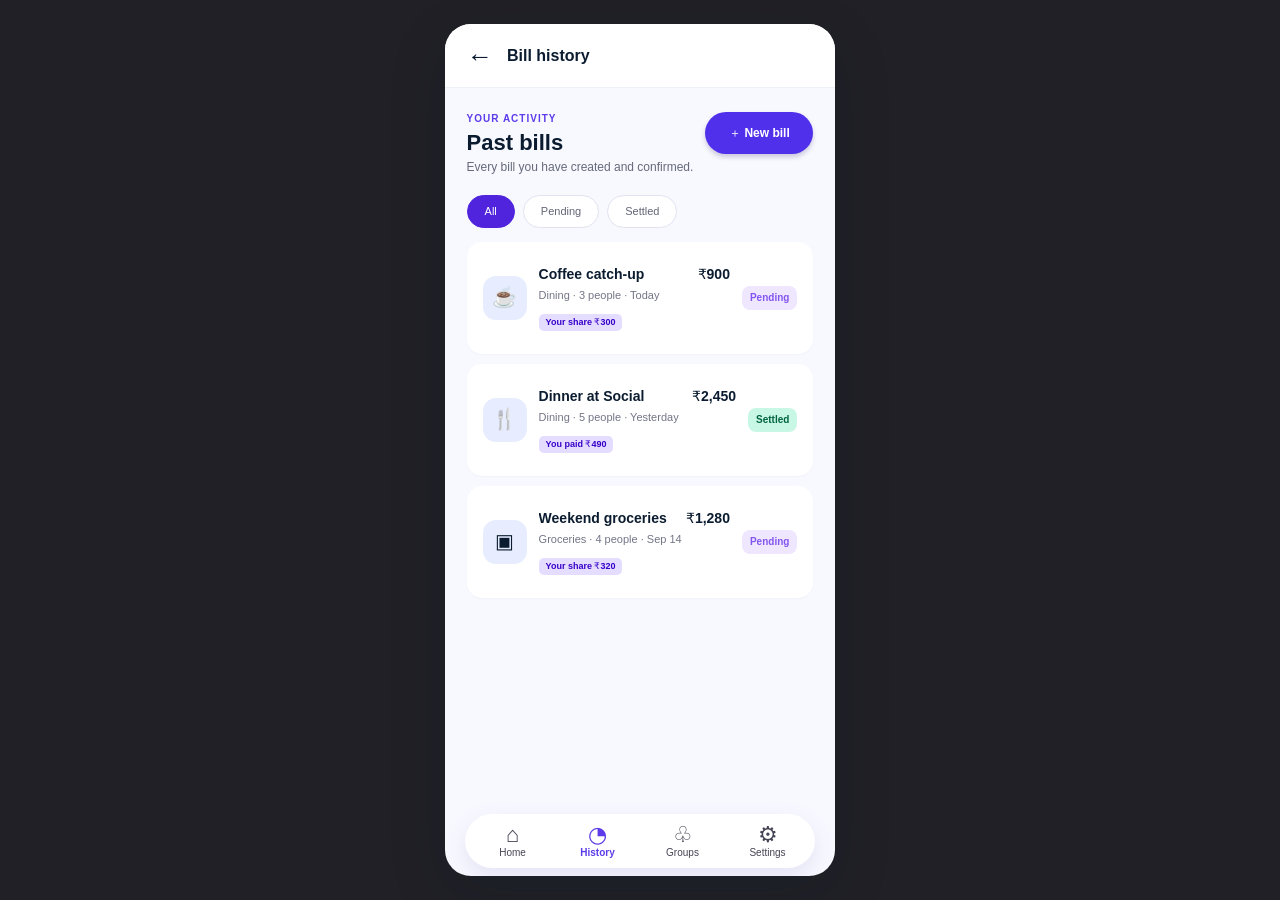
==== commit d7a1ff46: "format HTML files" ====
--- a/pages/bill-details.html
+++ b/pages/bill-details.html
@@ -49,4 +49,4 @@
     <script type="module" src="../js/history.js"></script>
 </body>
 
-</html>
+</html>
